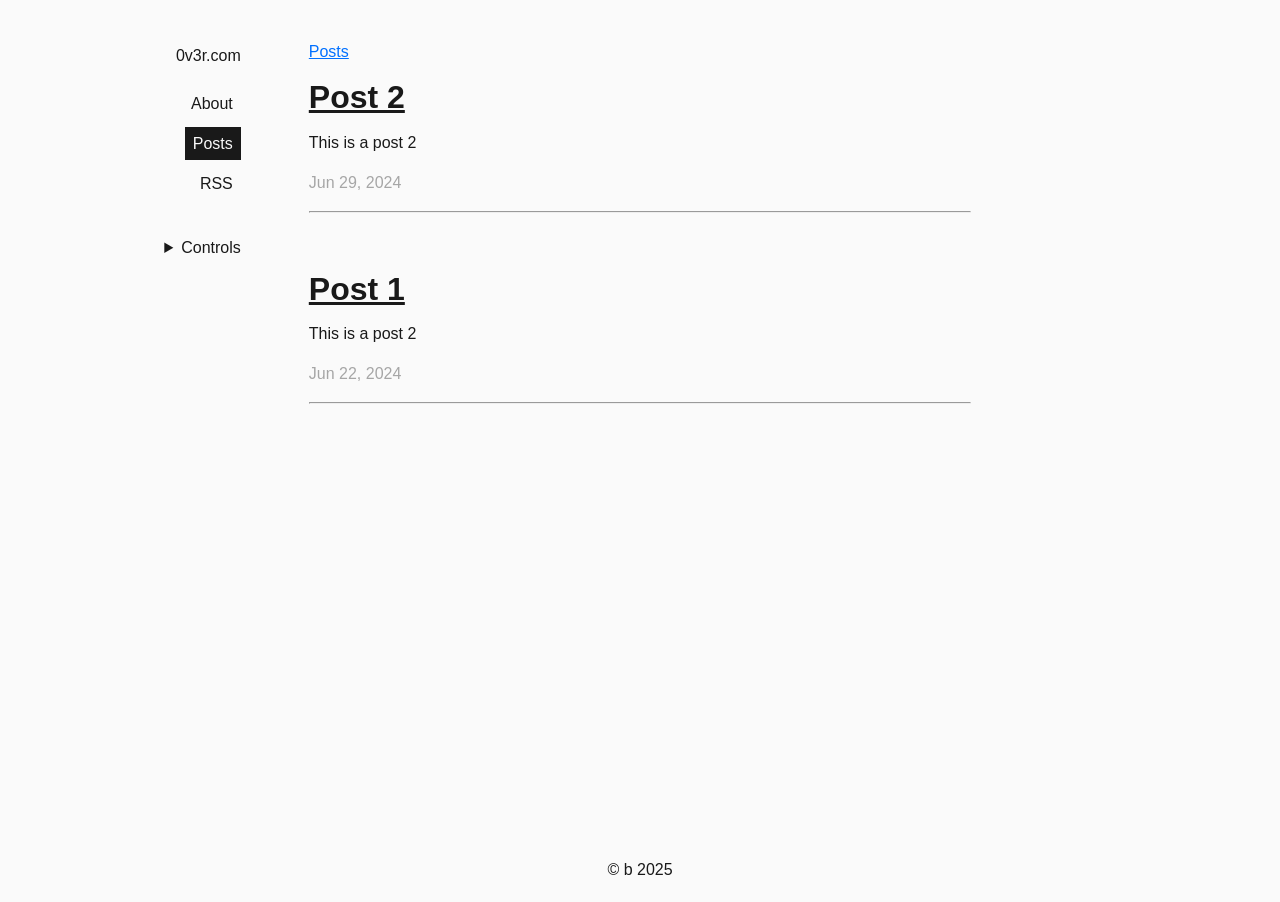
==== posts/index.html @ 168a3170 "update" ====
<!DOCTYPE html>
<html lang="en">
  <head>
  <meta charset="UTF-8" />
  <meta http-equiv="X-UA-Compatible" content="IE=edge" />
  <meta name="viewport" content="width=device-width, initial-scale=1.0" />
  <link rel="stylesheet" href="/styles/a11y-code.css">
  <link rel="icon" type="image/png" sizes="96x96" href="https://11ty.dev/img/favicon.png">
  <!-- add your favicons here -->
  <!-- <link rel="icon" type="image/png" sizes="32x32" href="/assets/icons/favicon-32x32.png"> -->
  <!-- <link rel="icon" type="image/png" sizes="16x16" href="/assets/icons/favicon-16x16.png"> -->
  
  <style>
  	:root{--white:#fafafa;--black:#191919;--gray:#212121;--gray-2:#a6a6a6;--blue:#0070ff;--blue-2:#61dcff;--ff-sans-serif:Roboto,Helvetica,sans-serif;--ff-serif:Garamond,serif;--ff-code:monospace}*{box-sizing:border-box}body{--clr-background:var(--white);--clr-text:var(--black);--clr-text-secondary:var(--gray-2);--clr-link:var(--blue);--ff-current:var(--ff-sans-serif);background:var(--clr-background);color:var(--clr-text);font-family:var(--ff-current);padding:12px;line-height:1.5rem}body.dark{--clr-background:var(--black);--clr-text:var(--white);--clr-link:var(--blue-2)}.main-container{max-width:1200px;margin:auto;display:grid;grid-template-columns:1fr 3fr 1fr;gap:3rem}main{min-height:86vh;padding-top:20px}.side-nav{text-align:end;line-height:2rem}.side-nav .site-title{all:unset}.side-nav .site-title:hover{all:unset;cursor:pointer}.side-nav a{all:unset;padding:8px;cursor:pointer}.side-nav a.active,.side-nav a:hover{background:var(--clr-text);color:var(--clr-background)}.side-nav ul{list-style:none}.side-nav ul li{margin:.5rem 0}.side-nav-inner{padding:20px;position:sticky;top:0}a{color:var(--clr-link)}.breadcrumbs{margin-bottom:1rem}article h1{font-size:2rem;line-height:2.5rem}article h1>a,article h2>a,article h3>a{color:var(--clr-text);text-decoration:none}article a:hover{color:var(--clr-link)}article img{max-width:100%}.thumbnail-container img{max-width:100%}.post-entries{padding:0;list-style:none}.post-entry{margin-bottom:4rem}.post-entry__title a{color:var(--clr-text)}.post-entry__title a:hover{color:var(--clr-link)}.post-entry__date{color:var(--clr-text-secondary)}.bibliography ul{padding:0;list-style:none}.bibliography li{padding-left:3rem;text-indent:-3rem;text-align:left;margin:1rem 0 .2rem 0}.main-footer{text-align:center;margin-top:4rem}.post-author{display:none}code{font-size:1.1em}pre{font-size:1em;overflow-x:auto;font-family:var(--ff-code);padding:12px;display:grid}pre code{overflow-x:auto}select{padding:2px;border:1px solid var(--clr-text);background-color:var(--clr-background);color:var(--clr-text);font-size:1em}button{padding:4px;border:1px solid var(--clr-text);color:var(--clr-text);background-color:transparent;cursor:pointer}.side-nav .controls{margin-top:2rem}@media (max-width:1200px){.main-container{grid-template-columns:1fr 3fr}}@media (max-width:720px){.main-container{grid-template-columns:1fr}}@media print{body.dark{--clr-background:#fff;--clr-text:#000;--clr-link:var(--blue)}.side-nav{display:none}.main-footer{display:none}.post-author{display:block}}
  </style>
  <meta property="og:title" content="Posts">
  <meta property="og:image" content="">
  <meta property="og:description" content="">
  <meta name="description" content="">
  <meta name="theme-color" content="#0f0f11">
  <title>Posts | 0v3r.com</title>
</head>

  <body>
    <div class="main-container">
      <aside class="side-nav">
        <div class="side-nav-inner">
          <a class="site-title" href="/">
            0v3r.com
          </a>
          <nav>
  <ul><li>
        <a
          class="nav-link
            
              
            
          "
          href="/"
        > About</a>
      </li><li>
        <a
          class="nav-link
            
               active 
            
          "
          href="/posts"
        > Posts</a>
      </li><li>
        <a
          class="nav-link
            
              
            
          "
          href="/feed.xml"
        > RSS</a>
      </li></ul>
</nav>

          <div class="controls">
            <details>
              <summary>Controls</summary>
              <div>
  <label for="theme">Theme</label>
  <select name="theme" id="theme">
    <option value="system">system</option>
    <option value="light">light</option>
    <option value="dark">dark</option>
  </select>
</div>

              <div>
  <label for="font">Font</label>
  <select name="font" id="font">
    <option value="sansSerif">sans-serif</option>
    <option value="serif">serif</option>
  </select>
</div>

              <div>
                <button onclick="print()">Print this page</button>
              </div>
            </details>
          </div>
        </div>
      </aside>
      <main>
        


<nav class="breadcrumbs">
  
    <span><a href="/posts/">Posts</a></span>
    
  
</nav>


        
<ul class="post-entries"><li class="post-entry">
    <h1 class="post-entry__title">
      <a href="/posts/post-2/">Post 2</a>
    </h1>
    <p>This is a post 2</p>
    <p class="post-entry__date">
       Jun 29, 2024 
    </p>
    <hr />
  </li><li class="post-entry">
    <h1 class="post-entry__title">
      <a href="/posts/post-1/">Post 1</a>
    </h1>
    <p>This is a post 2</p>
    <p class="post-entry__date">
       Jun 22, 2024 
    </p>
    <hr />
  </li></ul>

      </main>
    </div>
    <footer class="main-footer">
  &copy; b 2025
</footer>

  </body>
  
  <script>
  function initThemeHandler(){const e=document.querySelector('select[id="theme"]'),t=window.matchMedia("(prefers-color-scheme: dark)").matches?"dark":"light",o=localStorage.getItem("theme"),n=document.querySelector('meta[name="theme-color"]'),a=getComputedStyle(document.body);function r(e){"dark"===e?document.body.classList.add("dark"):document.body.classList.remove("dark");const t=a.getPropertyValue("--clr-background");n.setAttribute("content",t)}e.value=o||"system",r("dark"===o||"light"===o?o:t),e.addEventListener("change",(()=>{"system"===e.value?r(t):r(e.value),localStorage.setItem("theme",e.value)}))}function initFontHandler(){const e=getComputedStyle(document.body),t=e.getPropertyValue("--ff-sans-serif"),o=e.getPropertyValue("--ff-serif"),n=localStorage.getItem("font"),a=document.querySelector('select[id="font"]');function r(e){document.body.style.fontFamily="serif"===e?o:t}"serif"===n&&(r(n),a.value=n),a.addEventListener("change",(()=>{r(a.value),localStorage.setItem("font",a.value)}))}initThemeHandler(),initFontHandler();
  </script>
</html>
---- styles/a11y-code.css ----
/*!
  Theme: a11y-dark
  Author: @ericwbailey
  Maintainer: @ericwbailey

  Based on the Tomorrow Night Eighties theme: https://github.com/isagalaev/highlight.js/blob/master/src/styles/tomorrow-night-eighties.css
*/

/* ------------------- LIGHT -------------------- */

.hljs,
code,
pre {
  background: #fefefe;
  color: #545454;
}

/* Comment */
.hljs-comment,
.hljs-quote {
  color: #696969;
}

/* Red */
.hljs-variable,
.hljs-template-variable,
.hljs-tag,
.hljs-name,
.hljs-selector-id,
.hljs-selector-class,
.hljs-regexp,
.hljs-deletion {
  color: #d91e18;
}

/* Orange */
.hljs-number,
.hljs-built_in,
.hljs-literal,
.hljs-type,
.hljs-params,
.hljs-meta,
.hljs-link {
  color: #aa5d00;
}

/* Yellow */
.hljs-attribute {
  color: #aa5d00;
}

/* Green */
.hljs-string,
.hljs-symbol,
.hljs-bullet,
.hljs-addition {
  color: #008000;
}

/* Blue */
.hljs-title,
.hljs-section {
  color: #007faa;
}

/* Purple */
.hljs-keyword,
.hljs-selector-tag {
  color: #7928a1;
}

.hljs-emphasis {
  font-style: italic;
}

.hljs-strong {
  font-weight: bold;
}

@media screen and (-ms-high-contrast: active) {
  .hljs-addition,
  .hljs-attribute,
  .hljs-built_in,
  .hljs-bullet,
  .hljs-comment,
  .hljs-link,
  .hljs-literal,
  .hljs-meta,
  .hljs-number,
  .hljs-params,
  .hljs-string,
  .hljs-symbol,
  .hljs-type,
  .hljs-quote {
    color: highlight;
  }

  .hljs-keyword,
  .hljs-selector-tag {
    font-weight: bold;
  }
}

/* ---------- DARK ---------------------------- */

.dark .hljs,
.dark code,
.dark pre {
  background: #2b2b2b;
  color: #f8f8f2;
}

/* Comment */
.dark .hljs-comment,
.dark .hljs-quote {
  color: #d4d0ab;
}

/* Red */
.dark .hljs-variable,
.dark .hljs-template-variable,
.dark .hljs-tag,
.dark .hljs-name,
.dark .hljs-selector-id,
.dark .hljs-selector-class,
.dark .hljs-regexp,
.dark .hljs-deletion {
  color: #ffa07a;
}

/* Orange */
.dark .hljs-number,
.dark .hljs-built_in,
.dark .hljs-literal,
.dark .hljs-type,
.dark .hljs-params,
.dark .hljs-meta,
.dark .hljs-link {
  color: #f5ab35;
}

/* Yellow */
.dark .hljs-attribute {
  color: #ffd700;
}

/* Green */
.dark .hljs-string,
.dark .hljs-symbol,
.dark .hljs-bullet,
.dark .hljs-addition {
  color: #abe338;
}

/* Blue */
.dark .hljs-title,
.dark .hljs-section {
  color: #00e0e0;
}

/* Purple */
.dark .hljs-keyword,
.dark .hljs-selector-tag {
  color: #dcc6e0;
}

.dark .hljs-emphasis {
  font-style: italic;
}

.dark .hljs-strong {
  font-weight: bold;
}

@media screen and (-ms-high-contrast: active) {
  .hljs-addition,
  .hljs-attribute,
  .hljs-built_in,
  .hljs-bullet,
  .hljs-comment,
  .hljs-link,
  .hljs-literal,
  .hljs-meta,
  .hljs-number,
  .hljs-params,
  .hljs-string,
  .hljs-symbol,
  .hljs-type,
  .hljs-quote {
    color: highlight;
  }

  .hljs-keyword,
  .hljs-selector-tag {
    font-weight: bold;
  }
}
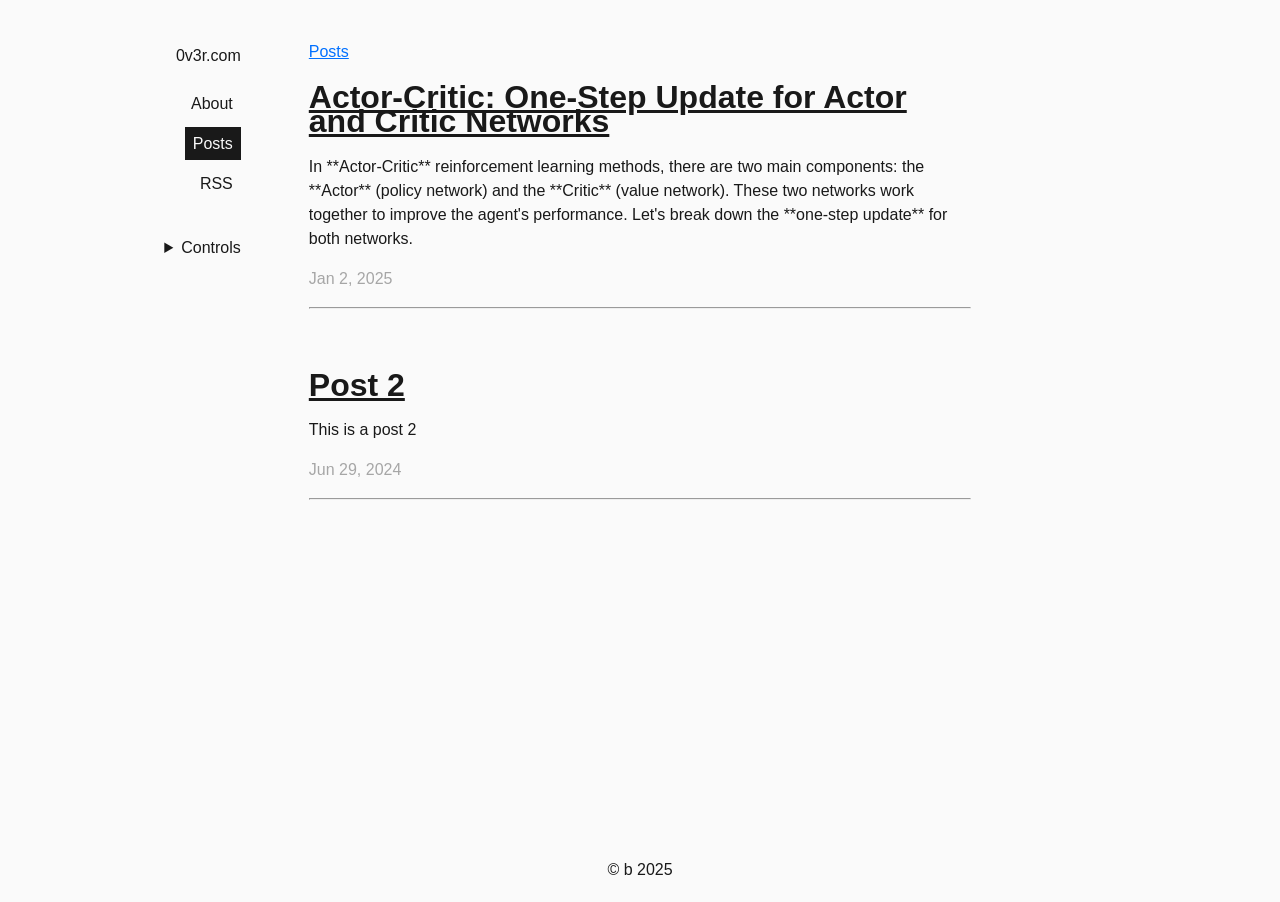
==== commit f75c2fd9: "-" ====
--- a/posts/index.html
+++ b/posts/index.html
@@ -101,20 +101,20 @@
         
 <ul class="post-entries"><li class="post-entry">
     <h1 class="post-entry__title">
+      <a href="/posts/post-1/">Actor-Critic: One-Step Update for Actor and Critic Networks</a>
+    </h1>
+    <p>In **Actor-Critic** reinforcement learning methods, there are two main components: the **Actor** (policy network) and the **Critic** (value network). These two networks work together to improve the agent&#39;s performance. Let&#39;s break down the **one-step update** for both networks.</p>
+    <p class="post-entry__date">
+       Jan 2, 2025 
+    </p>
+    <hr />
+  </li><li class="post-entry">
+    <h1 class="post-entry__title">
       <a href="/posts/post-2/">Post 2</a>
     </h1>
     <p>This is a post 2</p>
     <p class="post-entry__date">
        Jun 29, 2024 
-    </p>
-    <hr />
-  </li><li class="post-entry">
-    <h1 class="post-entry__title">
-      <a href="/posts/post-1/">Post 1</a>
-    </h1>
-    <p>This is a post 2</p>
-    <p class="post-entry__date">
-       Jun 22, 2024 
     </p>
     <hr />
   </li></ul>
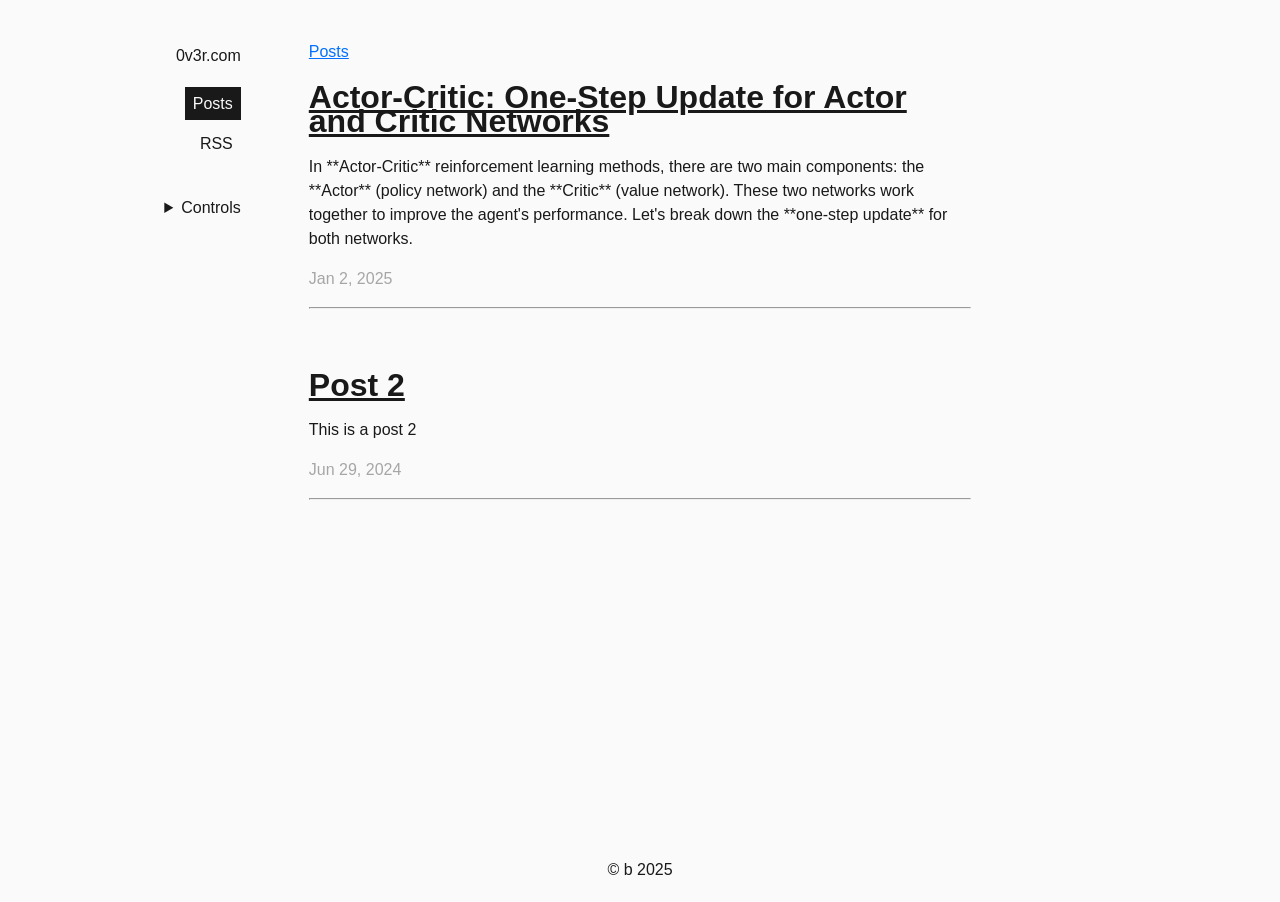
==== commit 12cdfeee: "-" ====
--- a/posts/index.html
+++ b/posts/index.html
@@ -30,15 +30,6 @@
           </a>
           <nav>
   <ul><li>
-        <a
-          class="nav-link
-            
-              
-            
-          "
-          href="/"
-        > About</a>
-      </li><li>
         <a
           class="nav-link
             
@@ -101,7 +92,7 @@
         
 <ul class="post-entries"><li class="post-entry">
     <h1 class="post-entry__title">
-      <a href="/posts/post-1/">Actor-Critic: One-Step Update for Actor and Critic Networks</a>
+      <a href="/posts/actor_critic_one_step_explanation/">Actor-Critic: One-Step Update for Actor and Critic Networks</a>
     </h1>
     <p>In **Actor-Critic** reinforcement learning methods, there are two main components: the **Actor** (policy network) and the **Critic** (value network). These two networks work together to improve the agent&#39;s performance. Let&#39;s break down the **one-step update** for both networks.</p>
     <p class="post-entry__date">
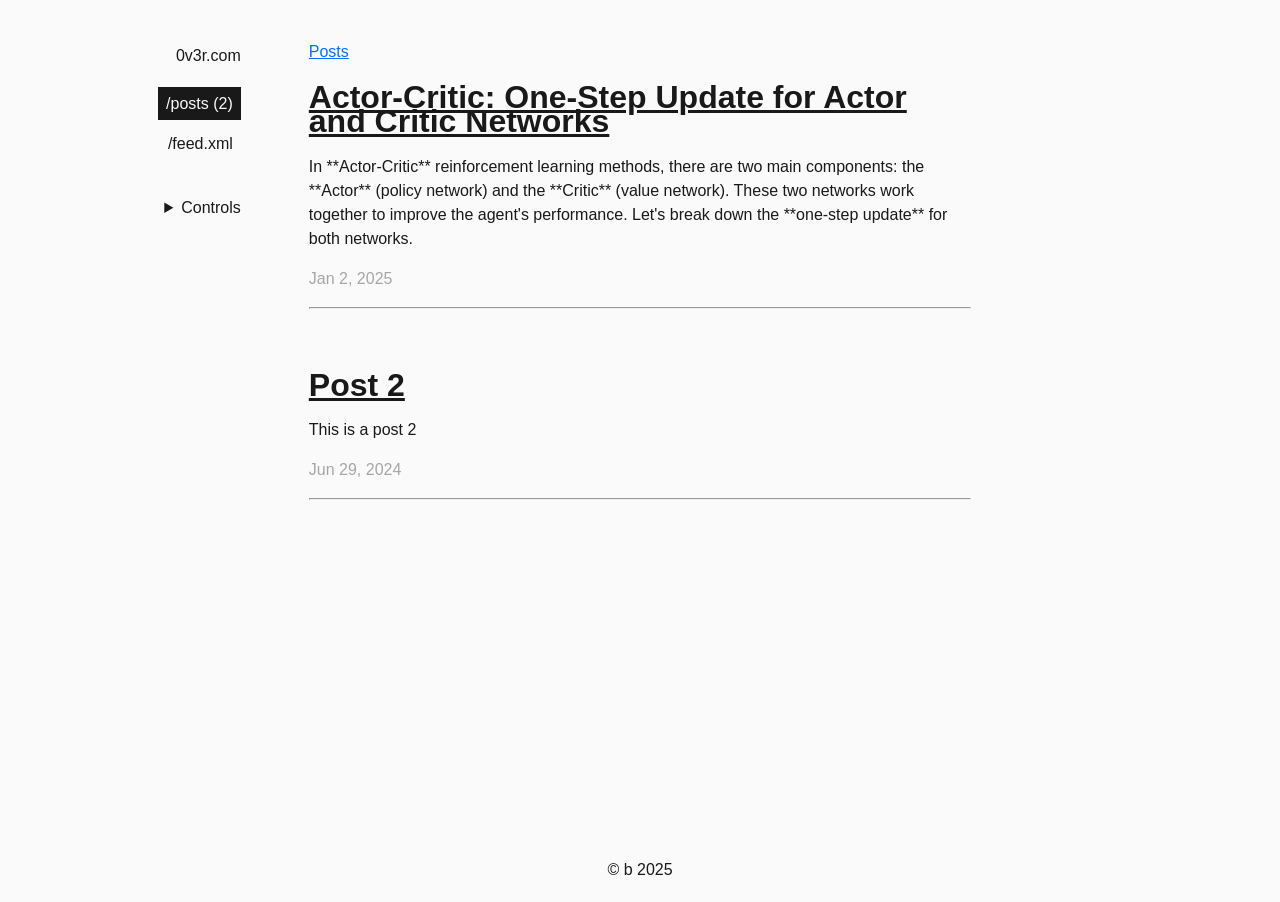
==== commit e67c78dc: "-" ====
--- a/posts/index.html
+++ b/posts/index.html
@@ -37,7 +37,10 @@
             
           "
           href="/posts"
-        > Posts</a>
+        > /posts 
+    (2)
+  
+   </a>
       </li><li>
         <a
           class="nav-link
@@ -46,7 +49,8 @@
             
           "
           href="/feed.xml"
-        > RSS</a>
+        > /feed.xml 
+   </a>
       </li></ul>
 </nav>
 
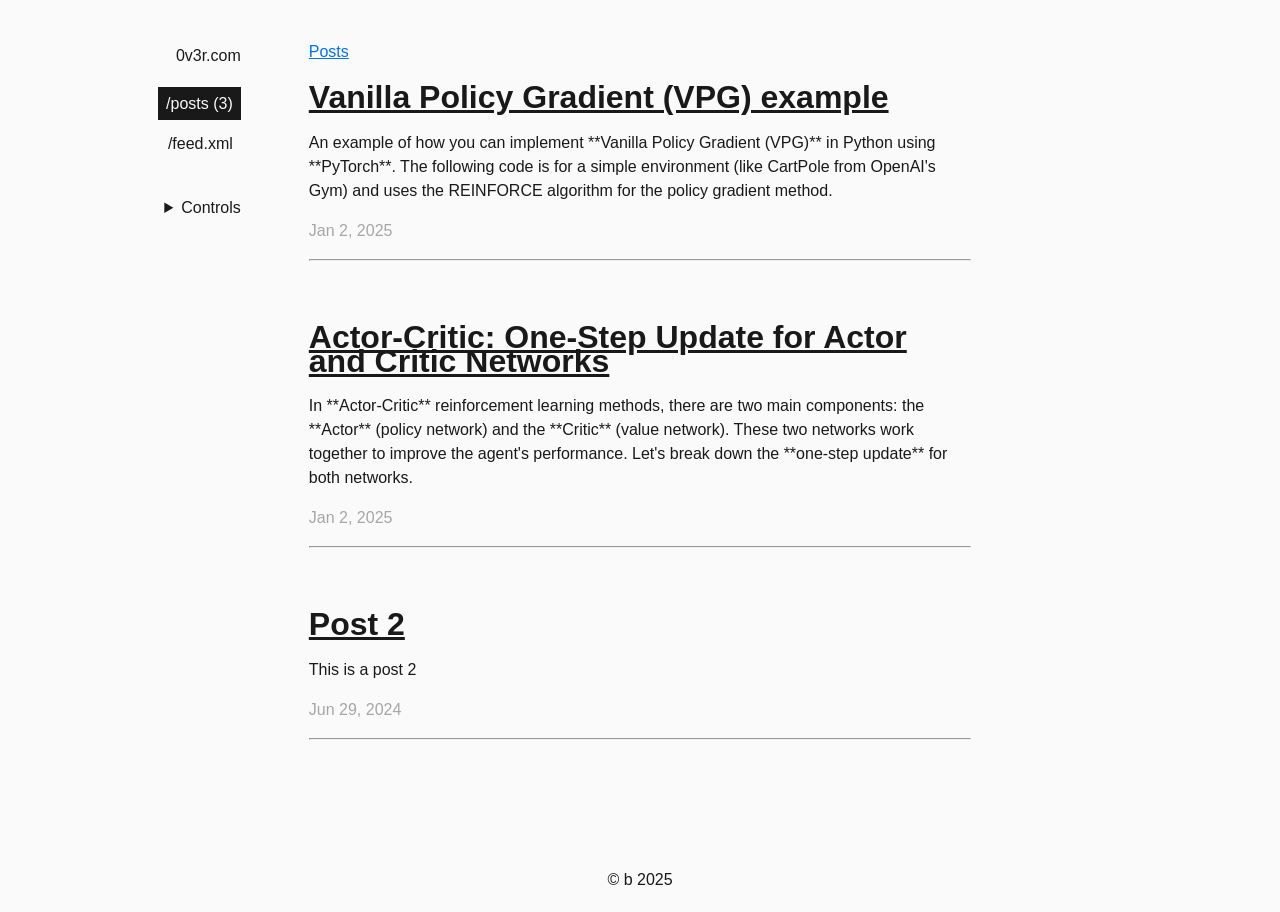
==== commit 688c9e0c: "-" ====
--- a/posts/index.html
+++ b/posts/index.html
@@ -38,7 +38,7 @@
           "
           href="/posts"
         > /posts 
-    (2)
+    (3)
   
    </a>
       </li><li>
@@ -96,6 +96,15 @@
         
 <ul class="post-entries"><li class="post-entry">
     <h1 class="post-entry__title">
+      <a href="/posts/vpg_example/">Vanilla Policy Gradient (VPG) example</a>
+    </h1>
+    <p>An example of how you can implement **Vanilla Policy Gradient (VPG)** in Python using **PyTorch**. The following code is for a simple environment (like CartPole from OpenAI&#39;s Gym) and uses the REINFORCE algorithm for the policy gradient method.</p>
+    <p class="post-entry__date">
+       Jan 2, 2025 
+    </p>
+    <hr />
+  </li><li class="post-entry">
+    <h1 class="post-entry__title">
       <a href="/posts/actor_critic_one_step_explanation/">Actor-Critic: One-Step Update for Actor and Critic Networks</a>
     </h1>
     <p>In **Actor-Critic** reinforcement learning methods, there are two main components: the **Actor** (policy network) and the **Critic** (value network). These two networks work together to improve the agent&#39;s performance. Let&#39;s break down the **one-step update** for both networks.</p>
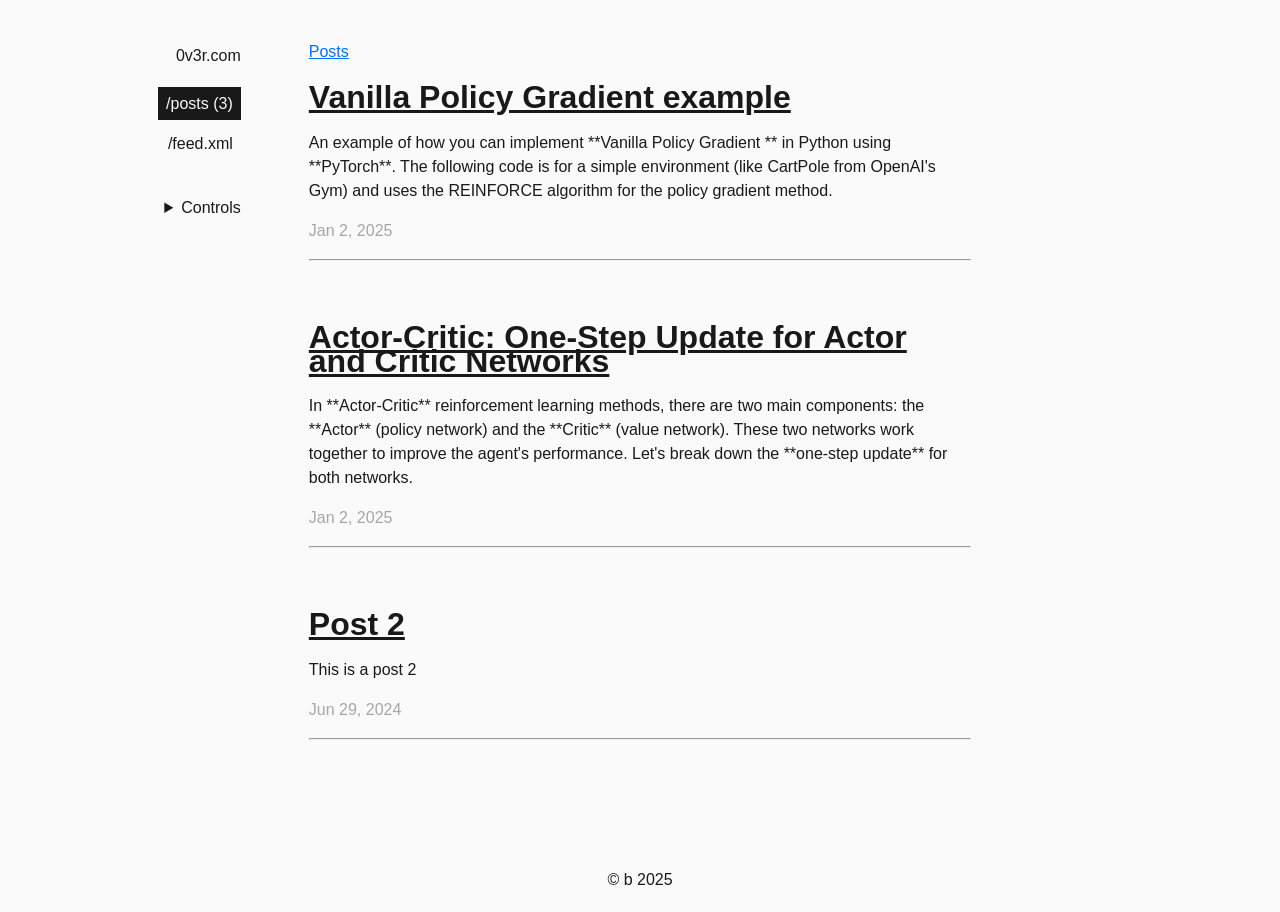
==== commit 58443413: "-" ====
--- a/posts/index.html
+++ b/posts/index.html
@@ -96,9 +96,9 @@
         
 <ul class="post-entries"><li class="post-entry">
     <h1 class="post-entry__title">
-      <a href="/posts/vpg_example/">Vanilla Policy Gradient (VPG) example</a>
+      <a href="/posts/policy_gradient_example/">Vanilla Policy Gradient example</a>
     </h1>
-    <p>An example of how you can implement **Vanilla Policy Gradient (VPG)** in Python using **PyTorch**. The following code is for a simple environment (like CartPole from OpenAI&#39;s Gym) and uses the REINFORCE algorithm for the policy gradient method.</p>
+    <p>An example of how you can implement **Vanilla Policy Gradient ** in Python using **PyTorch**. The following code is for a simple environment (like CartPole from OpenAI&#39;s Gym) and uses the REINFORCE algorithm for the policy gradient method.</p>
     <p class="post-entry__date">
        Jan 2, 2025 
     </p>
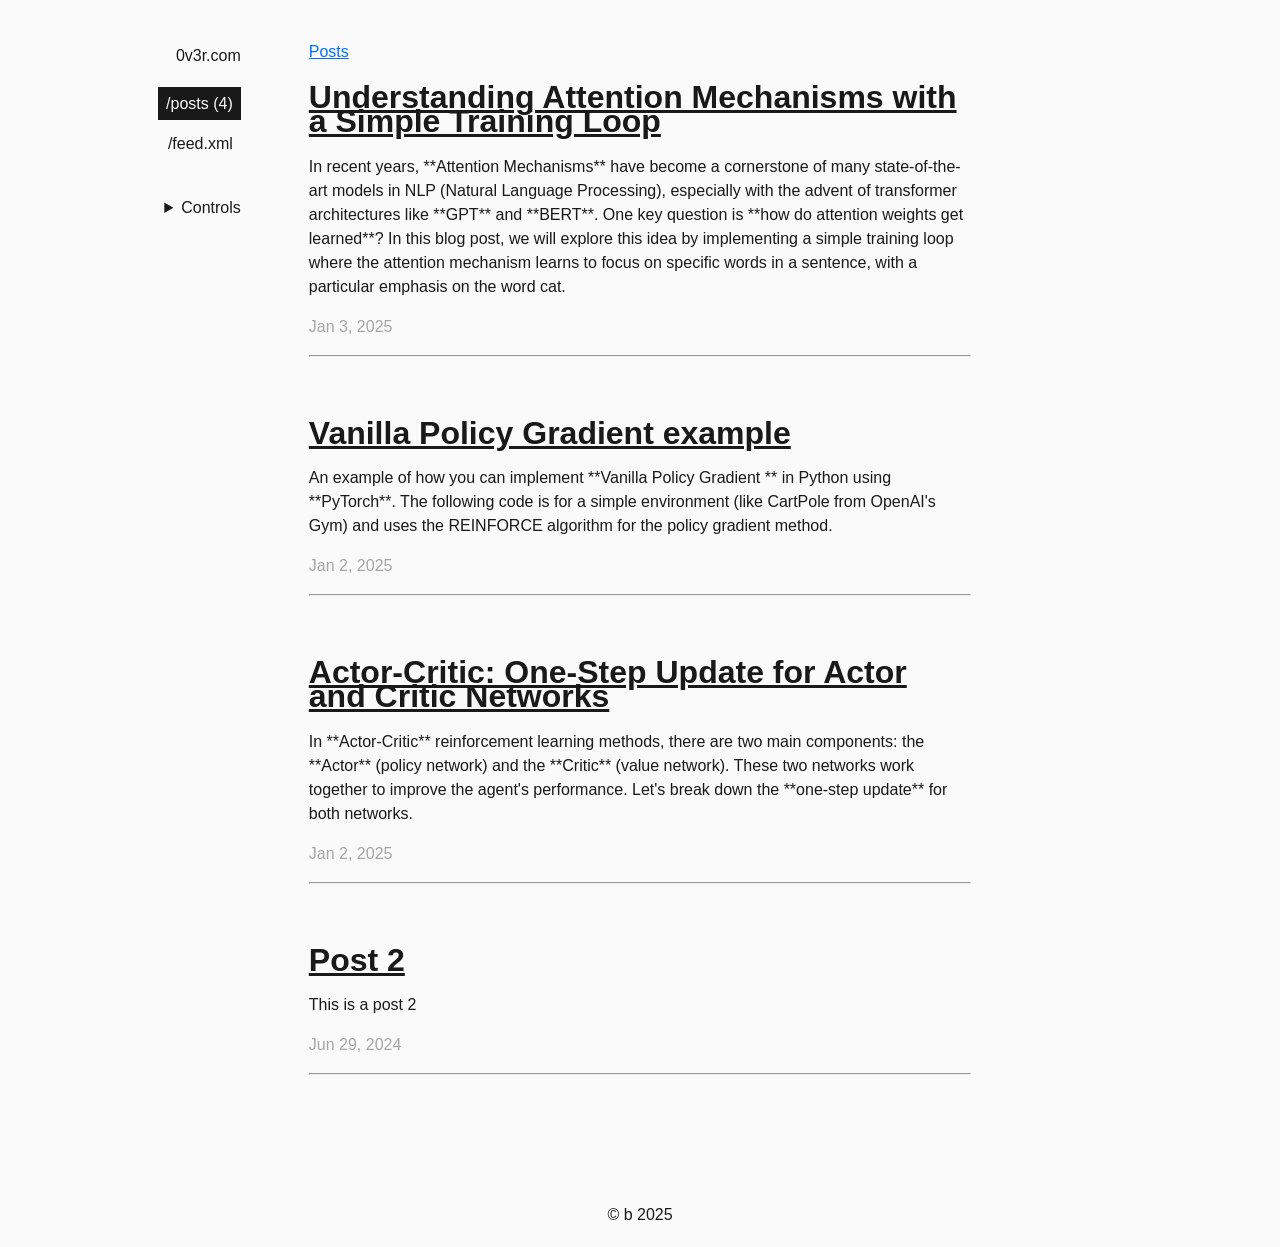
==== commit f0e8d1fb: "attentin" ====
--- a/posts/index.html
+++ b/posts/index.html
@@ -38,7 +38,7 @@
           "
           href="/posts"
         > /posts 
-    (3)
+    (4)
   
    </a>
       </li><li>
@@ -96,6 +96,15 @@
         
 <ul class="post-entries"><li class="post-entry">
     <h1 class="post-entry__title">
+      <a href="/posts/attention/">Understanding Attention Mechanisms with a Simple Training Loop</a>
+    </h1>
+    <p>In recent years, **Attention Mechanisms** have become a cornerstone of many state-of-the-art models in NLP (Natural Language Processing), especially with the advent of transformer architectures like **GPT** and **BERT**. One key question is **how do attention weights get learned**? In this blog post, we will explore this idea by implementing a simple training loop where the attention mechanism learns to focus on specific words in a sentence, with a particular emphasis on the word cat.</p>
+    <p class="post-entry__date">
+       Jan 3, 2025 
+    </p>
+    <hr />
+  </li><li class="post-entry">
+    <h1 class="post-entry__title">
       <a href="/posts/policy_gradient_example/">Vanilla Policy Gradient example</a>
     </h1>
     <p>An example of how you can implement **Vanilla Policy Gradient ** in Python using **PyTorch**. The following code is for a simple environment (like CartPole from OpenAI&#39;s Gym) and uses the REINFORCE algorithm for the policy gradient method.</p>
